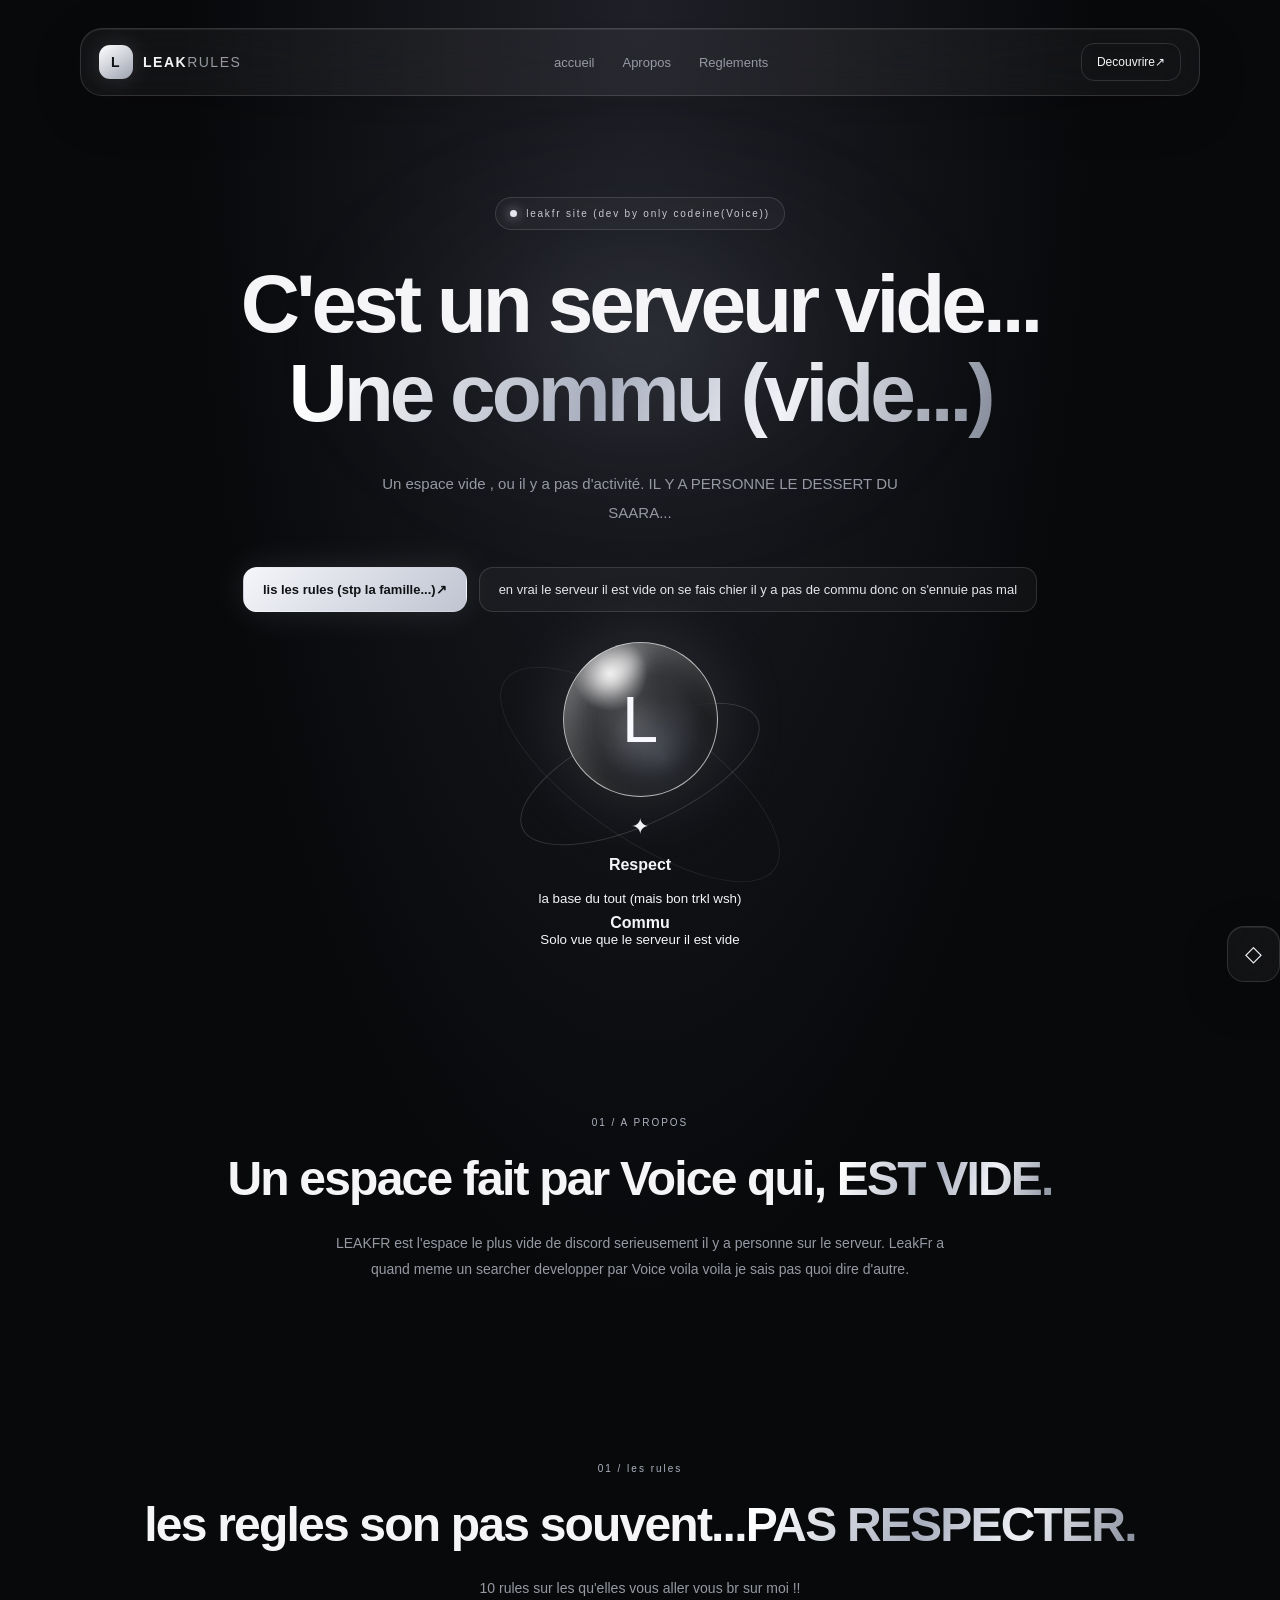
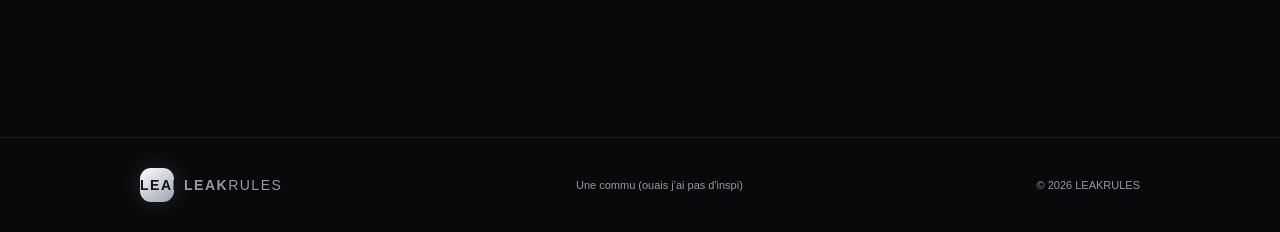
==== index.html @ 687b7320 "v1" ====
<!DOCTYPE html>
<html lang="fr">
<head>
    <meta charset="UTF-8">
    <meta name"viewport" content="width=device-width, initial-scale=1.0">
     

    <meta name="theme-color" content="#0809b">
    <meta name="description" content="Découvre LEAKFR, voici les regles de LEAKFR">


    <title>LEAKFR REGELEMENTS -- DEXTER && CODEINE, mes regles (ouais les miennes)</title>


    <link rel="stylesheet" href="style.css">
    <script src="script.js" defer></script>





    
</head>


<body>
    <canvas id="particles" aria-hidden="true"></canvas>

    <header class="navbar glass">
        <a class="brand" href="#acceuil" aria-label="LEAKFR ACCUEIL">
          <span class="brand-icon">L</span>
          <span>LEAK<span class="brand-light">RULES</span></span>   
        </a>
         
        

        <nav class="nav-links" aria-label="Nav Princ">
            <a href="#accueil">accueil</a>
            <a href="#apropos">Apropos</a>
            <a href="#reglement">Reglements</a>
        </nav>




         <a class="nav-button" href="#reglement">Decouvrire<span>↗</span></span></a>
    </header>

    <main>
        <section class="hero" id="accueil">
            <div class="hero-glow"></div>
            
            
            <div class="status-pill">
                <span class="status-dot"></span>
                leakfr site (dev by only codeine(Voice))
            </div>
             

            <h1>
                C'est un serveur vide...<br>
                <span class="gradient-text">Une commu (vide...)</span>
            </h1>

            <p class="hero-description">
                Un espace vide , ou il y a pas d'activité.
                IL Y A PERSONNE LE DESSERT DU SAARA...
            </p>

            <div class="hero-actions">
                <a class="button-primary" href="#reglement">
                    lis les rules (stp la famille...)<span>↗</span>
                </a>
                <a class="button-secondary" href="#apropos">
                    en vrai le serveur il est vide on se fais chier 
                    il y a pas de commu donc on s'ennuie pas mal
                </a>
            </div>

            <div class="hero-visual" aria-hidden="true">
                <div class="orbit orbit-one"></div>
                <div class="orbit orbit-two"></div>

                <div class="glass-orb">
                    <div class="orb-shine"></div>
                    <span>L</span>
                </div>

                <div classs="floating-card floating-card-left glass">
                    <span class="mini-icon">✦</span>
                </div>
                      <strong>Respect</strong>
                      <small>la base du tout (mais bon trkl wsh)</small>
            </div>
        </div>

        <div class="floating-card floating-card-right glass">
            <span class="mini-icon">◇</span>
        </div>
              <strong>Commu</strong>
              <small>Solo vue que le serveur il est vide</small>
        </div>
    </div>
</div>
</section>
         
<section class="intro-section" id="apropos">
    <div class="section-label">01 / A PROPOS</div>
    <h2>Un espace fait par Voice qui, <span class="gradient-text">EST VIDE.</span></h2>
    <p>
        LEAKFR est l'espace le plus vide de discord serieusement il y a personne
        sur le serveur. LeakFr a quand meme un searcher developper par Voice
        voila voila je sais pas quoi dire d'autre.
    </p>
</section>

<section class="rules-section" id="reglement">
    <div class="section-label">01 / les rules</div>
    <h2>les regles son pas souvent...<span class="gradient-text">PAS RESPECTER.</span></h2>
    <p class="section-description">
        10 rules sur les qu'elles vous aller vous br sur moi !!
    </p>

    <div class="rules-grid" id="rules-grid"></div>
    </section>
    </main>

    <footer class="footer">
        <a class="brand" href="#accueil">
            <span class="brand-icon">LEAKFR</span>
            <span>LEAK<span class="brand-light">RULES</span></span>
        </a>
        <p>Une commu (ouais j'ai pas d'inspi)</p>
        <span class="copyright">© 2026 LEAKRULES</span>
    </footer>
</body>
</html>





















































</html>
---- style.css ----
/* 1. Les variables du design */
:root {
    color-scheme: dark;

    --background: #08090b;
    --surface: rgba(255, 255, 255, 0.045);
    --border: rgba(255, 255, 255, 0.13);
    --text: #f5f5f7;
    --muted: #9699a3;
    --silver: #dce0e8;
}

/* 2. Base de la page */
* {
    box-sizing: border-box;
}

html {
    scroll-behavior: smooth;
    scroll-padding-top: 100px;
}

body {
    margin: 0;
    min-height: 100vh;
    overflow-x: hidden;
    background:
        radial-gradient(ellipse at 50% 0%, #202128 0%, transparent 50%),
        var(--background);
    color: var(--text);
    font-family: -apple-system, BlinkMacSystemFont, "Segoe UI",
        sans-serif;
}

a {
    color: inherit;
    text-decoration: none;
}

::selection {
    background: #dce0e8;
    color: #08090b;
}

/* 3. Le verre translucide */
.glass {
    background: rgba(255, 255, 255, 0.045);
    border: 1px solid var(--border);
    backdrop-filter: blur(24px);
    -webkit-backdrop-filter: blur(24px);
    box-shadow:
        inset 0 1px 0 rgba(255, 255, 255, 0.08),
        0 15px 50px rgba(0, 0, 0, 0.18);
}

/* 4. Navigation */
.navbar {
    position: sticky;
    top: 14px;
    z-index: 10;
    width: min(1120px, calc(100% - 40px));
    min-height: 68px;
    margin: 14px auto 0;
    padding: 12px 18px;
    border-radius: 22px;

    display: flex;
    align-items: center;
    justify-content: space-between;
    gap: 20px;
}

.brand {
    display: inline-flex;
    align-items: center;
    gap: 10px;
    font-size: 14px;
    font-weight: 800;
    letter-spacing: 1.5px;
}

.brand-icon {
    width: 34px;
    height: 34px;
    display: grid;
    place-items: center;
    border-radius: 11px;
    color: #111216;
    background: linear-gradient(145deg, #fff, #9da2b0);
    box-shadow: 0 0 25px rgba(220, 224, 232, 0.15);
}

.brand-light {
    color: #9699a3;
    font-weight: 500;
}

.nav-links {
    display: flex;
    gap: 28px;
    color: var(--muted);
    font-size: 13px;
}

.nav-links a,
.nav-button,
.button-primary,
.button-secondary {
    transition:
        color 220ms ease,
        background 220ms ease,
        border-color 220ms ease,
        transform 220ms ease;
}

.nav-links a:hover {
    color: white;
}

.nav-button {
    padding: 11px 15px;
    border: 1px solid var(--border);
    border-radius: 13px;
    font-size: 12px;
}

.nav-button:hover,
.button-secondary:hover {
    background: rgba(255, 255, 255, 0.1);
    transform: translateY(-2px);
}

/* 5. Landing page */
.hero {
    position: relative;
    min-height: 770px;
    padding: 115px 24px 80px;
    display: flex;
    align-items: center;
    flex-direction: column;
    text-align: center;
    isolation: isolate;
}

.hero-glow {
    position: absolute;
    z-index: -1;
    top: 30px;
    left: 50%;
    width: min(700px, 100%);
    height: 460px;
    transform: translateX(-50%);
    background: radial-gradient(
        ellipse,
        rgba(190, 198, 218, 0.12),
        rgba(120, 130, 160, 0.035) 40%,
        transparent 72%
    );
    filter: blur(25px);
    pointer-events: none;
}

.status-pill {
    display: inline-flex;
    align-items: center;
    gap: 9px;
    padding: 10px 14px;
    border: 1px solid var(--border);
    border-radius: 100px;
    background: rgba(255, 255, 255, 0.035);
    color: #c8cad2;
    font-size: 10px;
    letter-spacing: 1.8px;
}

.status-dot {
    width: 7px;
    height: 7px;
    border-radius: 50%;
    background: #e6e8ee;
    box-shadow: 0 0 12px rgba(230, 232, 238, 0.8);
    animation: pulse 2s infinite;
}

h1 {
    margin: 30px 0 18px;
    font-size: clamp(44px, 7vw, 82px);
    line-height: 1.08;
    letter-spacing: -4px;
    font-weight: 650;
}

.gradient-text {
    color: transparent;
    background: linear-gradient(
        110deg,
        #ffffff 5%,
        #a7adbd 45%,
        #f2f3f8 70%,
        #858b9a 100%
    );
    background-clip: text;
    -webkit-background-clip: text;
}

.hero-description {
    max-width: 550px;
    color: var(--muted);
    font-size: 15px;
    line-height: 1.9;
}

.hero-actions {
    display: flex;
    flex-wrap: wrap;
    justify-content: center;
    gap: 12px;
    margin-top: 25px;
}

.button-primary,
.button-secondary {
    padding: 14px 19px;
    border: 1px solid var(--border);
    border-radius: 14px;
    font-size: 13px;
}

.button-primary {
    background: linear-gradient(135deg, #f5f6fa, #bfc4d1);
    color: #111216;
    font-weight: 700;
    box-shadow: 0 0 35px rgba(220, 224, 232, 0.12);
}

.button-primary:hover {
    transform: translateY(-3px);
    box-shadow: 0 0 40px rgba(220, 224, 232, 0.24);
}

.button-secondary {
    background: rgba(255, 255, 255, 0.035);
    color: #e5e6ec;
}

/* 6. Sphère et éléments flottants */
.hero-visual {
    position: relative;
    display: grid;
    place-items: center;
    width: min(600px, 100%);
    height: 280px;
    margin-top: 22px;
}

.glass-orb {
    position: relative;
    width: 155px;
    height: 155px;
    display: grid;
    place-items: center;
    overflow: hidden;
    border: 1px solid rgba(255, 255, 255, 0.65);
    border-radius: 50%;
    background:
        radial-gradient(circle at 30% 20%,
            rgba(255, 255, 255, 0.85), transparent 23%),
        radial-gradient(circle at 65% 75%,
            rgba(145, 155, 180, 0.3), transparent 40%),
        linear-gradient(135deg,
            rgba(255, 255, 255, 0.25),
            rgba(255, 255, 255, 0.015));
    backdrop-filter: blur(18px);
    box-shadow:
        inset -15px -18px 35px rgba(0, 0, 0, 0.4),
        inset 8px 8px 25px rgba(255, 255, 255, 0.25),
        0 0 75px rgba(205, 213, 235, 0.15);
    animation: float 6s ease-in-out infinite;
}

.glass-orb span {
    font-size: 65px;
    font-weight: 300;
    color: #f8f9ff;
    text-shadow: 0 0 30px rgba(255, 255, 255, 0.7);
}

.orb-shine {
    position: absolute;
    top: 12%;
    left: 18%;
    width: 35%;
    height: 12%;
    border-radius: 50%;
    background: rgba(255, 255, 255, 0.8);
    filter: blur(10px);
    transform: rotate(-35deg);
}

.orbit {
    position: absolute;
    width: 260px;
    height: 100px;
    border: 1px solid rgba(255, 255, 255, 0.15);
    border-radius: 50%;
    transform: rotate(-25deg);
}

.orbit-two {
    width: 330px;
    height: 125px;
    transform: rotate(35deg);
    border-color: rgba(255, 255, 255, 0.08);
}

.floating-card {
    position: absolute;
    display: flex;
    align-items: center;
    gap: 12px;
    padding: 14px 17px;
    border-radius: 17px;
    text-align: left;
    animation: float 5s ease-in-out infinite;
}

.floating-card-left {
    left: 0;
    top: 70px;
}

.floating-card-right {
    right: 0;
    bottom: 45px;
    animation-delay: -2s;
}

.mini-icon {
    font-size: 22px;
    color: #f1f2f7;
}

.floating-card strong,
.floating-card small {
    display: block;
}

.floating-card strong {
    font-size: 12px;
}

.floating-card small {
    margin-top: 5px;
    color: var(--muted);
    font-size: 10px;
}

/* 7. Les autres sections */
.intro-section,
.rules-section {
    width: min(1000px, calc(100% - 40px));
    margin: 0 auto;
    padding: 90px 0;
}

.intro-section {
    text-align: center;
}

.section-label {
    margin-bottom: 22px;
    color: #aeb3c1;
    font-size: 10px;
    letter-spacing: 2px;
}

h2 {
    margin: 0;
    font-size: clamp(30px, 5vw, 48px);
    line-height: 1.2;
    letter-spacing: -1.8px;
}

.intro-section p,
.section-description {
    max-width: 610px;
    margin: 22px auto 0;
    color: var(--muted);
    font-size: 14px;
    line-height: 1.9;
}

.rules-section {
    text-align: center;
}

.rules-grid {
    display: grid;
    grid-template-columns: repeat(2, minmax(0, 1fr));
    gap: 15px;
    margin-top: 45px;
    text-align: left;
}

.rule-card {
    padding: 23px;
    border: 1px solid var(--border);
    border-radius: 20px;
    background: var(--surface);
    backdrop-filter: blur(18px);
    transition:
        transform 250ms ease,
        border-color 250ms ease,
        background 250ms ease;
}

.rule-card:hover {
    transform: translateY(-5px);
    border-color: rgba(255, 255, 255, 0.3);
    background: rgba(255, 255, 255, 0.07);
}

.rule-number {
    color: #aeb3c1;
    font-size: 11px;
    letter-spacing: 1px;
}

.rule-card h3 {
    margin: 15px 0 8px;
    font-size: 17px;
}

.rule-card p {
    margin: 0;
    color: var(--muted);
    font-size: 13px;
    line-height: 1.8;
}

.footer {
    display: flex;
    align-items: center;
    justify-content: space-between;
    gap: 20px;
    flex-wrap: wrap;
    padding: 30px max(24px, calc((100% - 1000px) / 2));
    border-top: 1px solid rgba(255, 255, 255, 0.08);
    color: var(--muted);
    font-size: 11px;
}

.footer p {
    margin: 0;
}

/* 8. Animations CSS */
@keyframes float {
    0%, 100% {
        transform: translateY(0);
    }
    50% {
        transform: translateY(-12px);
    }
}

@keyframes pulse {
    0%, 100% {
        opacity: 1;
        box-shadow: 0 0 12px rgba(230, 232, 238, 0.8);
    }
    50% {
        opacity: 0.45;
        box-shadow: 0 0 4px rgba(230, 232, 238, 0.3);
    }
}

/* 9. Adaptation aux téléphones */
@media (max-width: 650px) {
    .navbar {
        width: calc(100% - 24px);
        padding: 10px 12px;
    }

    .nav-links {
        display: none;
    }

    .hero {
        min-height: auto;
        padding-top: 100px;
    }

    h1 {
        letter-spacing: -2px;
    }

    .hero-visual {
        height: 250px;
    }

    .glass-orb {
        width: 125px;
        height: 125px;
    }

    .glass-orb span {
        font-size: 52px;
    }

    .floating-card {
        padding: 10px;
    }

    .floating-card-left {
        left: 0;
    }

    .floating-card-right {
        right: 0;
    }

    .rules-grid {
        grid-template-columns: 1fr;
    }

    .intro-section,
    .rules-section {
        padding: 65px 0;
    }

    .footer {
        flex-direction: column;
        align-items: flex-start;
    }
}

/* 10. Respect des préférences d'accessibilité */
@media (prefers-reduced-motion: reduce) {
    *,
    *::before,
    *::after {
        animation-duration: 0.01ms !important;
        animation-iteration-count: 1 !important;
        scroll-behavior: auto !important;
        transition-duration: 0.01ms !important;
    }
}
#particles {
    position: fixed;
    inset: 0;
    z-index: 0;
    pointer-events: none;
}

.navbar,
main,
.footer {
    position: relative;
    z-index: 1;
}
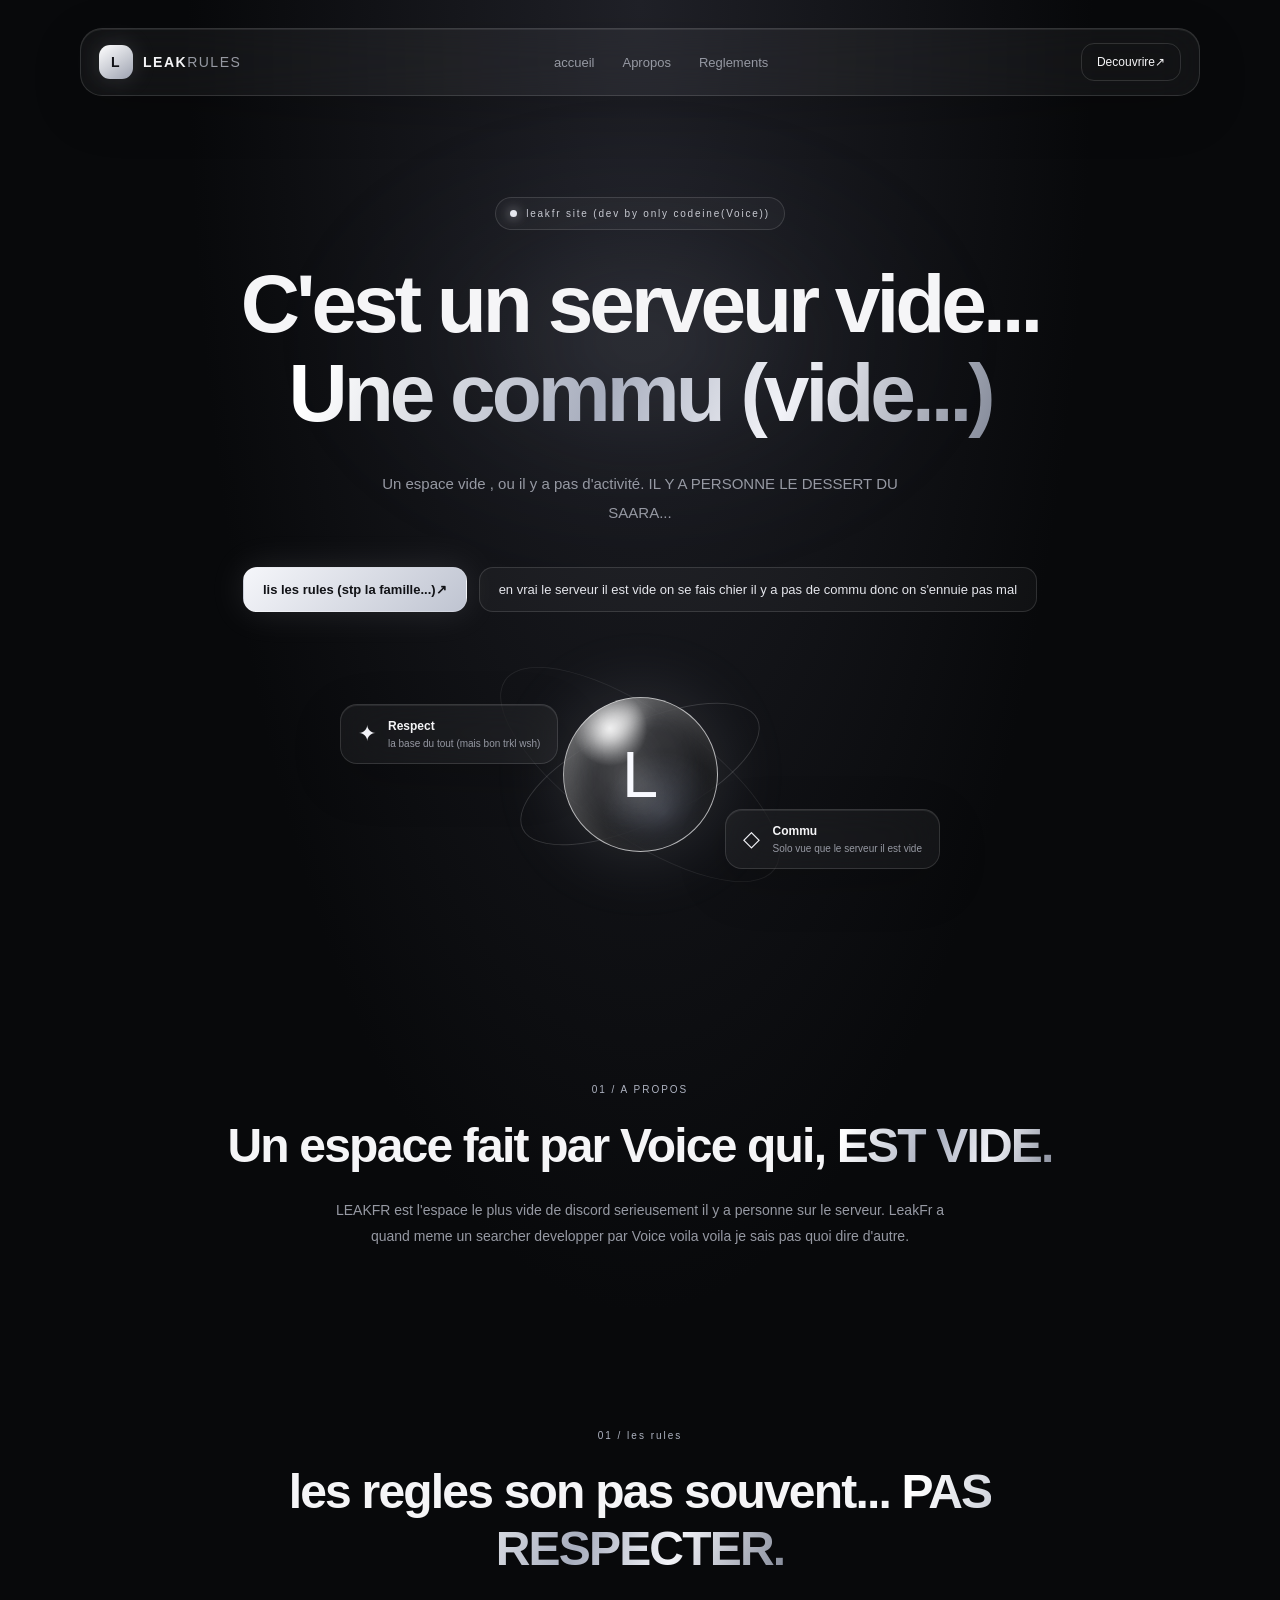
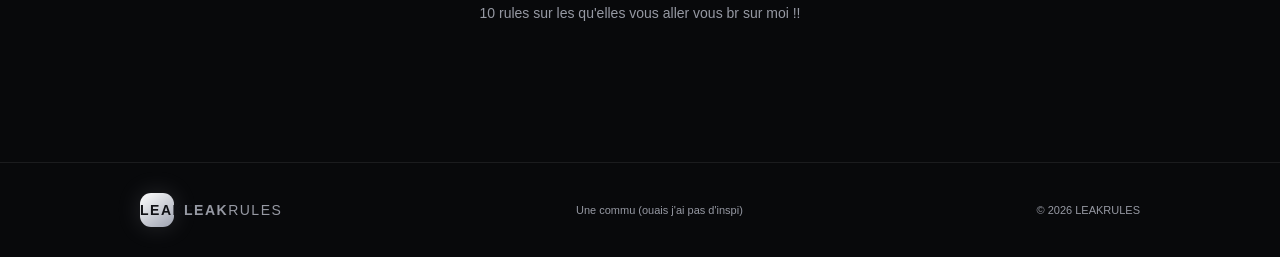
==== commit 661a1f50: "correction html" ====
--- a/index.html
+++ b/index.html
@@ -1,38 +1,27 @@
+
 <!DOCTYPE html>
 <html lang="fr">
 <head>
     <meta charset="UTF-8">
-    <meta name"viewport" content="width=device-width, initial-scale=1.0">
-     
+    <meta name="viewport" content="width=device-width, initial-scale=1.0">
 
-    <meta name="theme-color" content="#0809b">
+    <meta name="theme-color" content="#08090b">
     <meta name="description" content="Découvre LEAKFR, voici les regles de LEAKFR">
-
 
     <title>LEAKFR REGELEMENTS -- DEXTER && CODEINE, mes regles (ouais les miennes)</title>
 
-
     <link rel="stylesheet" href="style.css">
     <script src="script.js" defer></script>
-
-
-
-
-
-    
 </head>
-
 
 <body>
     <canvas id="particles" aria-hidden="true"></canvas>
 
     <header class="navbar glass">
-        <a class="brand" href="#acceuil" aria-label="LEAKFR ACCUEIL">
-          <span class="brand-icon">L</span>
-          <span>LEAK<span class="brand-light">RULES</span></span>   
+        <a class="brand" href="#accueil" aria-label="LEAKFR ACCUEIL">
+            <span class="brand-icon">L</span>
+            <span>LEAK<span class="brand-light">RULES</span></span>
         </a>
-         
-        
 
         <nav class="nav-links" aria-label="Nav Princ">
             <a href="#accueil">accueil</a>
@@ -40,22 +29,19 @@
             <a href="#reglement">Reglements</a>
         </nav>
 
-
-
-
-         <a class="nav-button" href="#reglement">Decouvrire<span>↗</span></span></a>
+        <a class="nav-button" href="#reglement">
+            Decouvrire<span>↗</span>
+        </a>
     </header>
 
     <main>
         <section class="hero" id="accueil">
             <div class="hero-glow"></div>
-            
-            
+
             <div class="status-pill">
                 <span class="status-dot"></span>
                 leakfr site (dev by only codeine(Voice))
             </div>
-             
 
             <h1>
                 C'est un serveur vide...<br>
@@ -71,8 +57,9 @@
                 <a class="button-primary" href="#reglement">
                     lis les rules (stp la famille...)<span>↗</span>
                 </a>
+
                 <a class="button-secondary" href="#apropos">
-                    en vrai le serveur il est vide on se fais chier 
+                    en vrai le serveur il est vide on se fais chier
                     il y a pas de commu donc on s'ennuie pas mal
                 </a>
             </div>
@@ -86,43 +73,53 @@
                     <span>L</span>
                 </div>
 
-                <div classs="floating-card floating-card-left glass">
+                <div class="floating-card floating-card-left glass">
                     <span class="mini-icon">✦</span>
+                    <div>
+                        <strong>Respect</strong>
+                        <small>la base du tout (mais bon trkl wsh)</small>
+                    </div>
                 </div>
-                      <strong>Respect</strong>
-                      <small>la base du tout (mais bon trkl wsh)</small>
+
+                <div class="floating-card floating-card-right glass">
+                    <span class="mini-icon">◇</span>
+                    <div>
+                        <strong>Commu</strong>
+                        <small>Solo vue que le serveur il est vide</small>
+                    </div>
+                </div>
             </div>
-        </div>
+        </section>
 
-        <div class="floating-card floating-card-right glass">
-            <span class="mini-icon">◇</span>
-        </div>
-              <strong>Commu</strong>
-              <small>Solo vue que le serveur il est vide</small>
-        </div>
-    </div>
-</div>
-</section>
-         
-<section class="intro-section" id="apropos">
-    <div class="section-label">01 / A PROPOS</div>
-    <h2>Un espace fait par Voice qui, <span class="gradient-text">EST VIDE.</span></h2>
-    <p>
-        LEAKFR est l'espace le plus vide de discord serieusement il y a personne
-        sur le serveur. LeakFr a quand meme un searcher developper par Voice
-        voila voila je sais pas quoi dire d'autre.
-    </p>
-</section>
+        <section class="intro-section" id="apropos">
+            <div class="section-label">01 / A PROPOS</div>
 
-<section class="rules-section" id="reglement">
-    <div class="section-label">01 / les rules</div>
-    <h2>les regles son pas souvent...<span class="gradient-text">PAS RESPECTER.</span></h2>
-    <p class="section-description">
-        10 rules sur les qu'elles vous aller vous br sur moi !!
-    </p>
+            <h2>
+                Un espace fait par Voice qui,
+                <span class="gradient-text">EST VIDE.</span>
+            </h2>
 
-    <div class="rules-grid" id="rules-grid"></div>
-    </section>
+            <p>
+                LEAKFR est l'espace le plus vide de discord serieusement il y a personne
+                sur le serveur. LeakFr a quand meme un searcher developper par Voice
+                voila voila je sais pas quoi dire d'autre.
+            </p>
+        </section>
+
+        <section class="rules-section" id="reglement">
+            <div class="section-label">01 / les rules</div>
+
+            <h2>
+                les regles son pas souvent...
+                <span class="gradient-text">PAS RESPECTER.</span>
+            </h2>
+
+            <p class="section-description">
+                10 rules sur les qu'elles vous aller vous br sur moi !!
+            </p>
+
+            <div class="rules-grid" id="rules-grid"></div>
+        </section>
     </main>
 
     <footer class="footer">
@@ -130,62 +127,9 @@
             <span class="brand-icon">LEAKFR</span>
             <span>LEAK<span class="brand-light">RULES</span></span>
         </a>
+
         <p>Une commu (ouais j'ai pas d'inspi)</p>
         <span class="copyright">© 2026 LEAKRULES</span>
     </footer>
 </body>
 </html>
-
-
-
-
-
-
-
-
-
-
-
-
-
-
-
-
-
-
-
-
-
-
-
-
-
-
-
-
-
-
-
-
-
-
-
-
-
-
-
-
-
-
-
-
-
-
-
-
-
-
-
-
-
-</html>
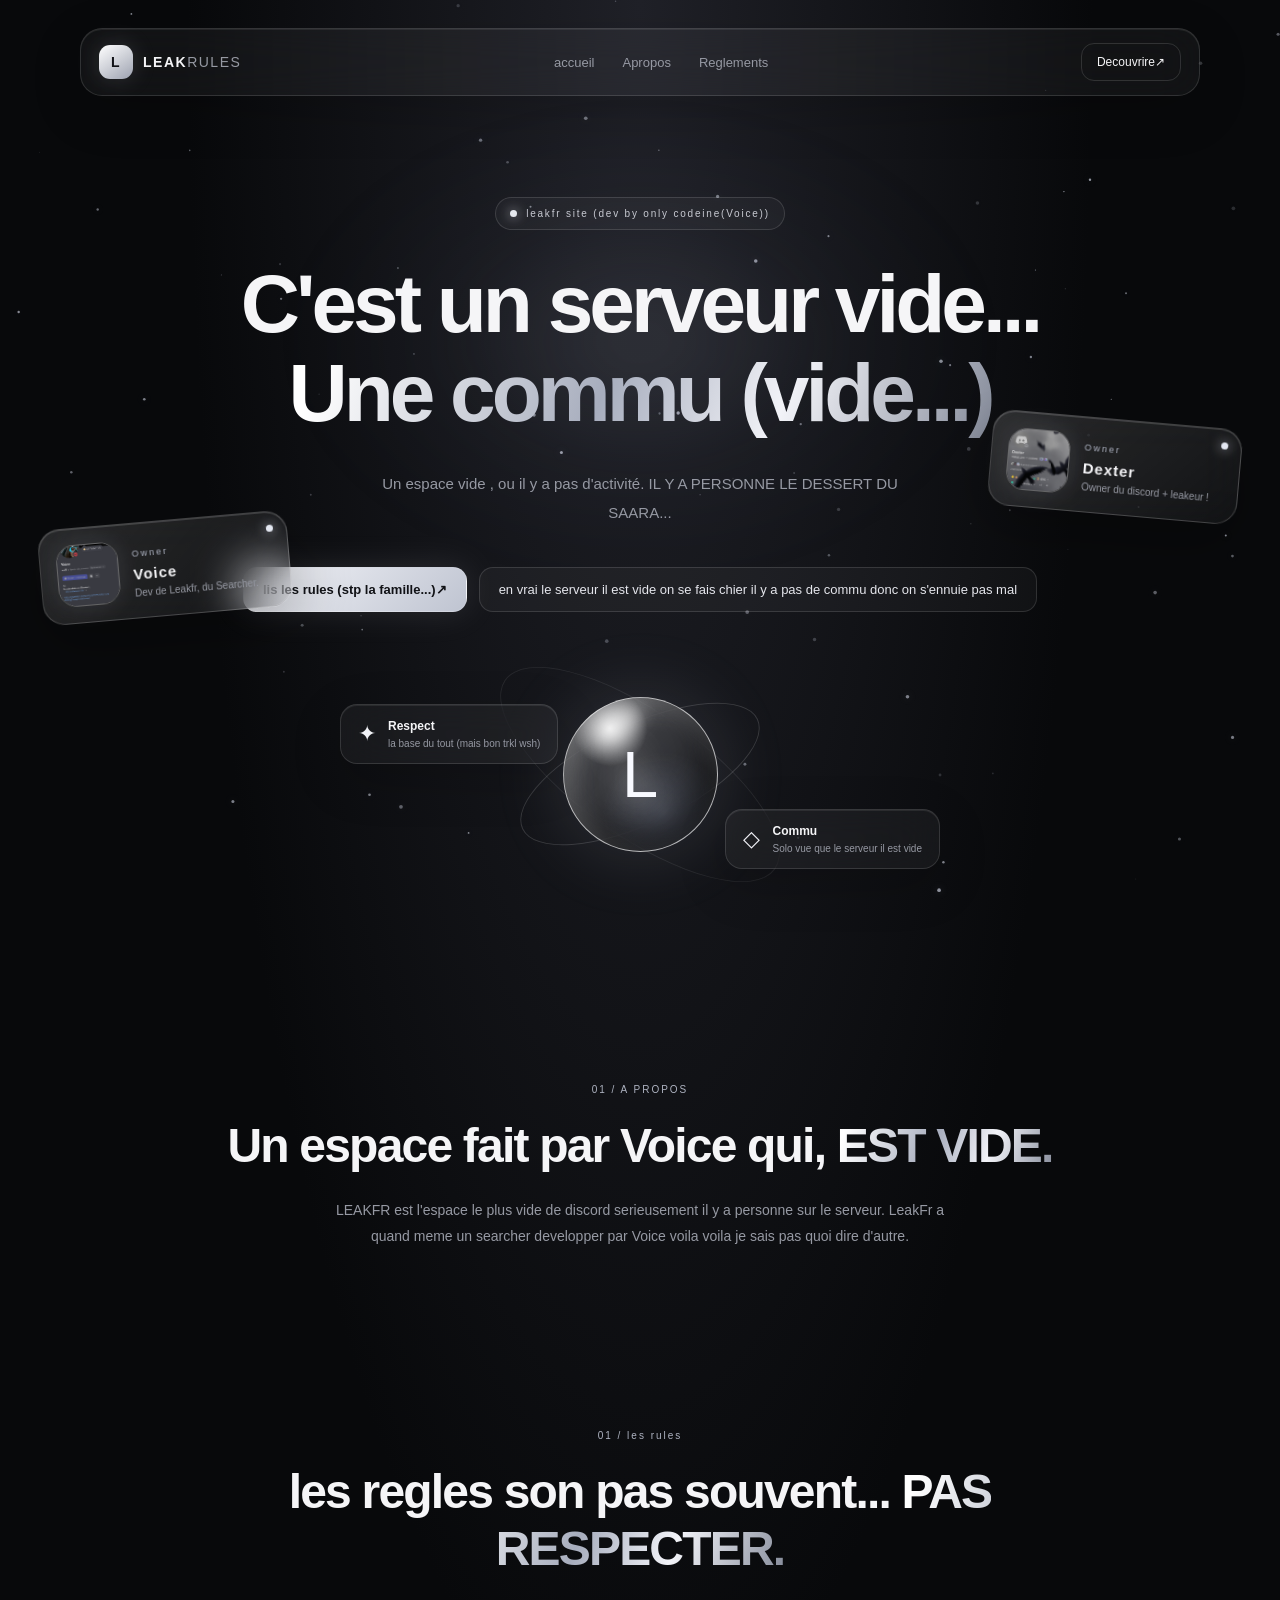
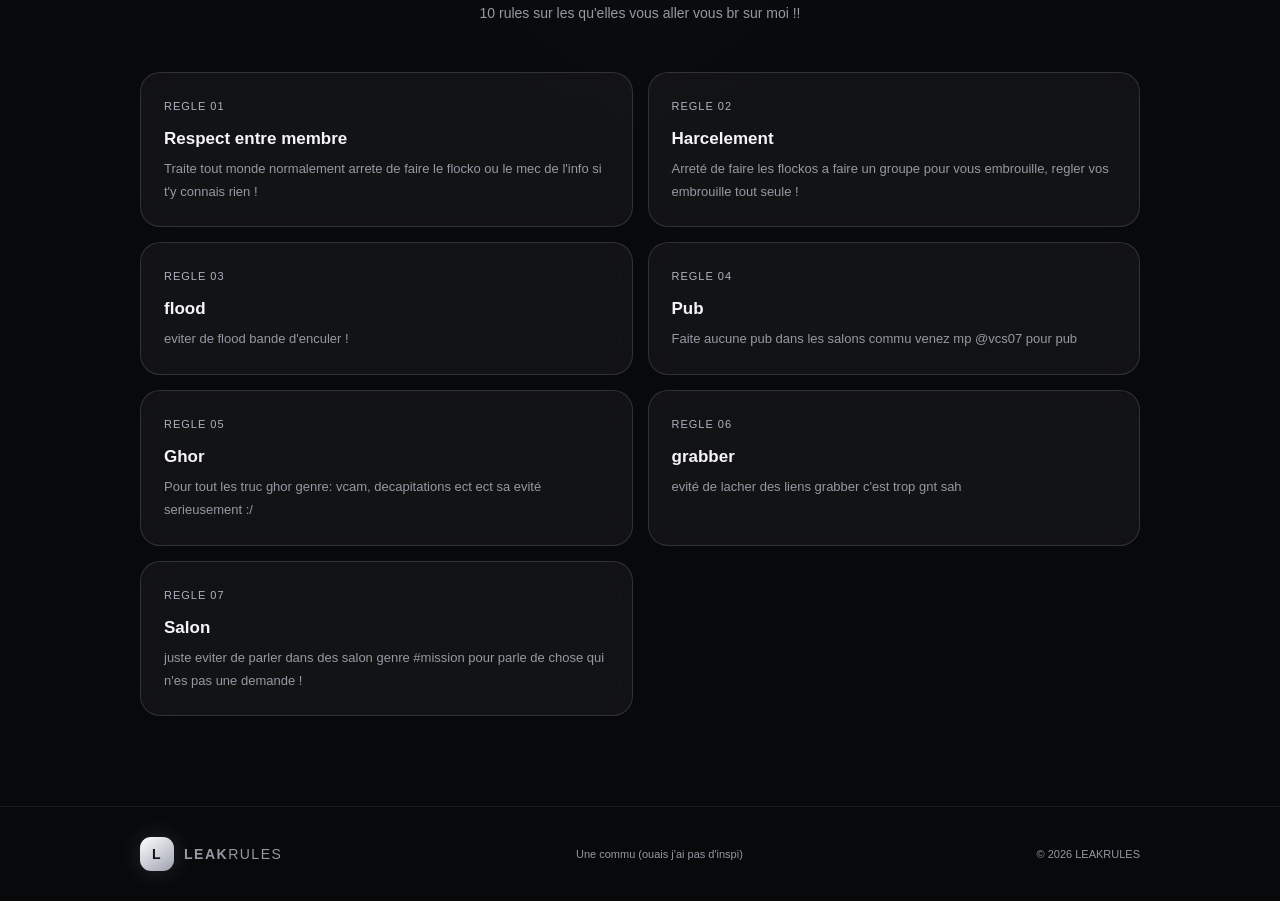
==== commit 1918cc95: "ajouts des cards de profils" ====
--- a/index.html
+++ b/index.html
@@ -63,6 +63,30 @@
                     il y a pas de commu donc on s'ennuie pas mal
                 </a>
             </div>
+            <div class="creator-card creator-voice">
+                <img src="images/voice.png" alt="mon profils discord">
+                <div class="creator-info">
+                    <span class="creator-role">Owner</span>
+                    <h3>Voice</h3>
+                    <p>Dev de Leakfr, du Searcher.</p>
+                </div>
+                <span class="creator-status"></span>
+            </div>
+
+            <div class="creator-card creator-dexter">
+                <img src="images/dexter.png">
+                <div class="creator-info">
+                    <span class="creator-role">Owner</span>
+                    <h3>Dexter</h3>
+                    <p>Owner  du discord + leakeur !</p>
+                </div>
+                <span class="creator-status"></span>
+            </div>
+
+
+
+
+
 
             <div class="hero-visual" aria-hidden="true">
                 <div class="orbit orbit-one"></div>
@@ -124,7 +148,7 @@
 
     <footer class="footer">
         <a class="brand" href="#accueil">
-            <span class="brand-icon">LEAKFR</span>
+            <span class="brand-icon">L</span>
             <span>LEAK<span class="brand-light">RULES</span></span>
         </a>
 
--- a/style.css
+++ b/style.css
@@ -559,4 +559,129 @@
 .footer {
     position: relative;
     z-index: 1;
-}+}
+
+
+.creator-card {
+    position: absolute;
+    z-index: 2;
+    display: flex;
+    align-items: center;
+    gap: 14px;
+    width: 250px;
+    padding: 16px;
+    border: 1px solid rgba(255, 255, 255, 0.18);
+    border-radius: 22px;
+    background: linear-gradient(
+        135deg,
+        rgba(255, 255, 255, 0.13),
+        rgba(255, 255, 255, 0.035)
+    );
+    backdrop-filter: blur(24px);
+    -webkit-backdrop-filter: blur(24px);
+    box-shadow:
+        inset 0 1px 0 rgba(255, 255, 255, 0.15),
+        0 20px 60px rgba(0, 0, 0, 0.3);
+    text-align: left;
+    transition: border-color 250ms ease, background 250ms ease;
+    animation: creator-float 6s ease-in-out infinite;
+}
+
+.creator-card:hover {
+    border-color: rgba(255, 255, 255, 0.45);
+    background: rgba(255, 255, 255, 0.12);
+}
+
+.creator-voice {
+    top: 48%;
+    left: max(24px, calc((100% - 1200px) / 2));
+    transform: rotate(-5deg);
+}
+
+.creator-dexter {
+    top: 37%;
+    right: max(24px, calc((100% - 1200px) / 2));
+    transform: rotate(5deg);
+    animation-delay: -3s;
+}
+
+.creator-card img {
+    width: 62px;
+    height: 62px;
+    flex-shrink: 0;
+    border: 1px solid rgba(255, 255, 255, 0.3);
+    border-radius: 18px;
+    object-fit: cover;
+    box-shadow: 0 0 25px rgba(220, 224, 232, 0.12);
+}
+
+.creator-role {
+    color: #aeb3c1;
+    font-size: 9px;
+    letter-spacing: 2px;
+}
+
+.creator-info h3 {
+    margin: 5px 0;
+    font-size: 15px;
+    letter-spacing: 1px;
+}
+
+.creator-info p {
+    margin: 0;
+    color: var(--muted);
+    font-size: 10px;
+}
+
+.creator-status {
+    position: absolute;
+    top: 13px;
+    right: 13px;
+    width: 7px;
+    height: 7px;
+    border-radius: 50%;
+    background: #e4e8f2;
+    box-shadow: 0 0 12px rgba(228, 232, 242, 0.8);
+}
+
+@keyframes creator-float {
+    0%, 100% {
+        translate: 0 0;
+    }
+    50% {
+        translate: 0 -10px;
+    }
+}
+
+@media (max-width: 1050px) {
+    .creator-card {
+        width: 210px;
+        padding: 12px;
+        gap: 10px;
+    }
+
+    .creator-card img {
+        width: 48px;
+        height: 48px;
+    }
+}
+
+@media (max-width: 650px) {
+    .creator-card {
+        position: relative;
+        top: auto;
+        right: auto;
+        left: auto;
+        width: min(280px, calc(100% - 40px));
+        margin: 0 auto 16px;
+    }
+
+    .creator-voice {
+        transform: rotate(-2deg);
+    }
+
+    .creator-dexter {
+        transform: rotate(2deg);
+        animation-delay: -3s;
+    }
+}
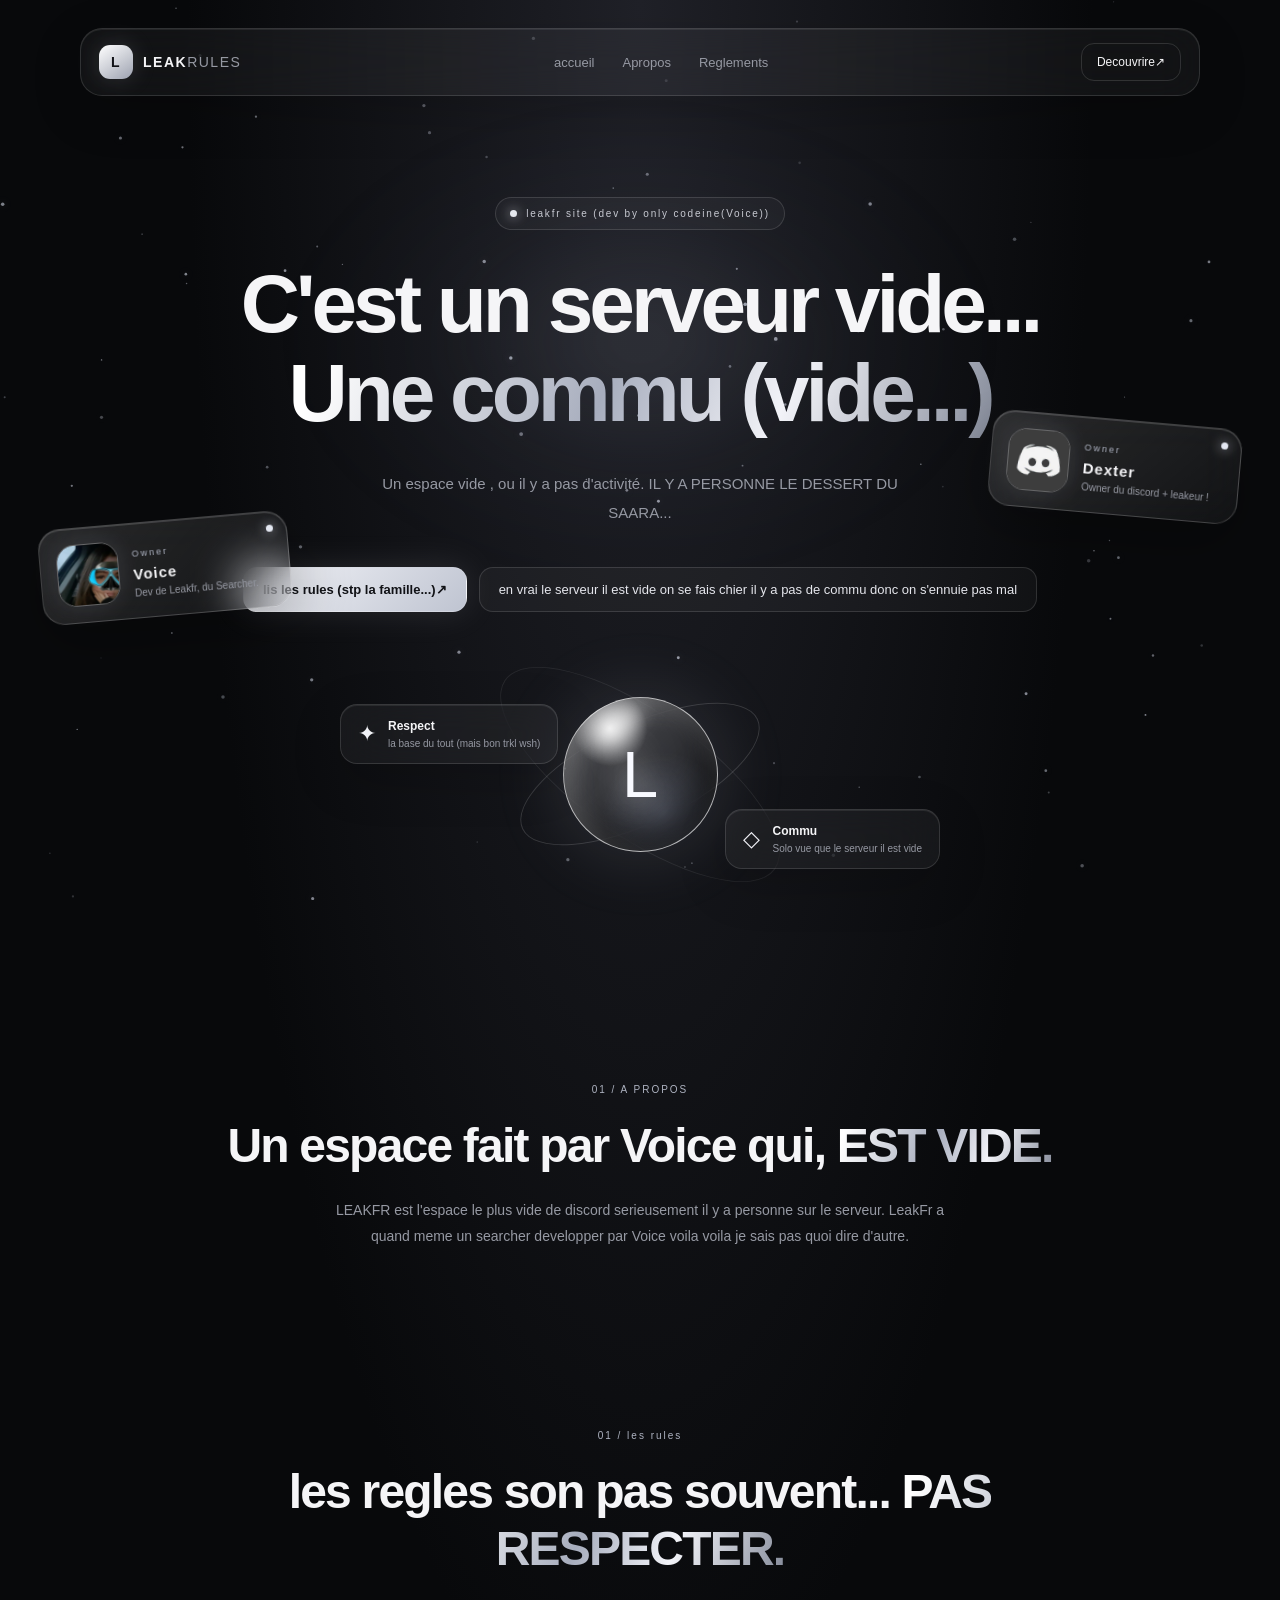
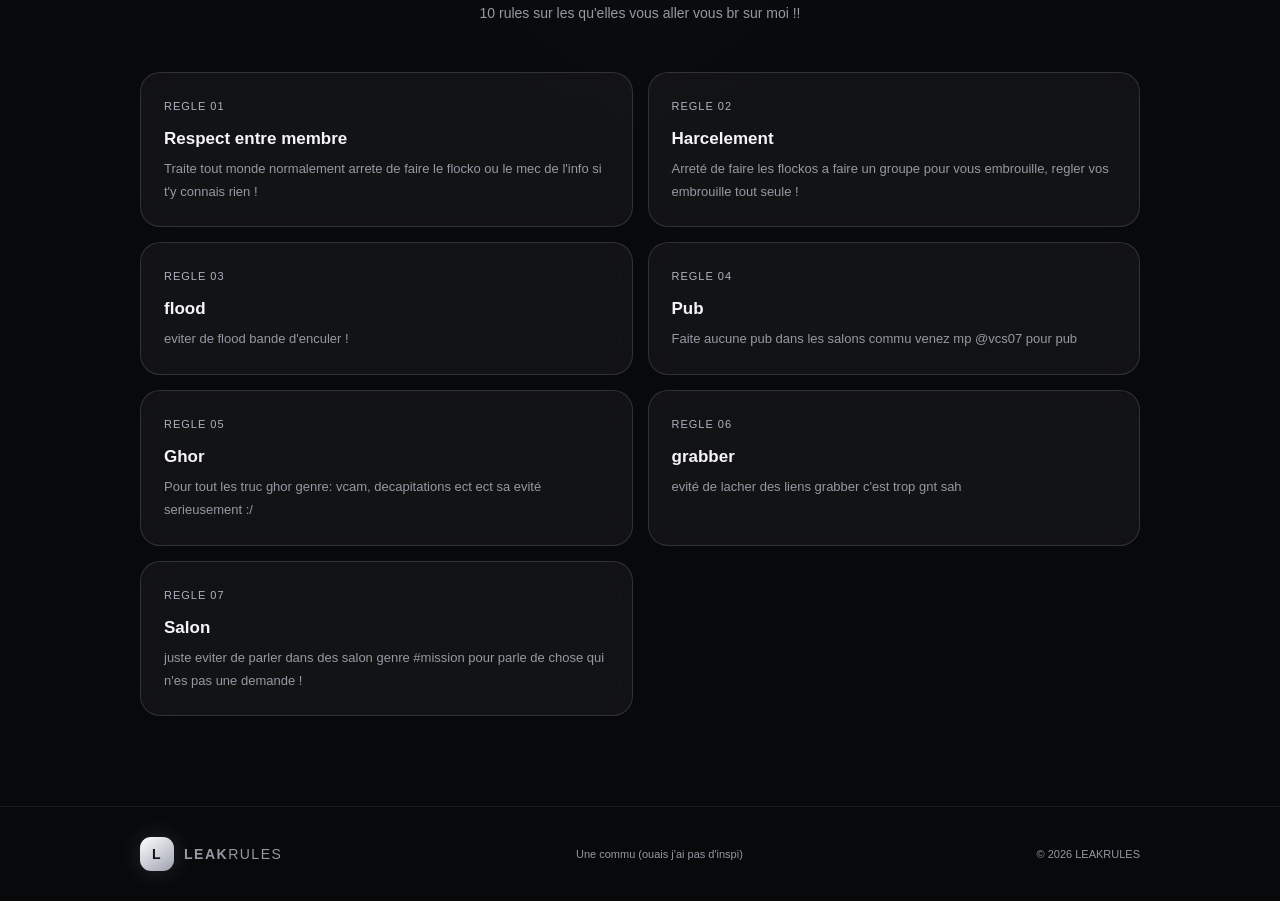
==== commit 7fb51d74: "je sais pas..." ====
--- a/index.html
+++ b/index.html
@@ -7,7 +7,7 @@
 
     <meta name="theme-color" content="#08090b">
     <meta name="description" content="Découvre LEAKFR, voici les regles de LEAKFR">
-
+    <icon src="images/voice.png"></icon>
     <title>LEAKFR REGELEMENTS -- DEXTER && CODEINE, mes regles (ouais les miennes)</title>
 
     <link rel="stylesheet" href="style.css">
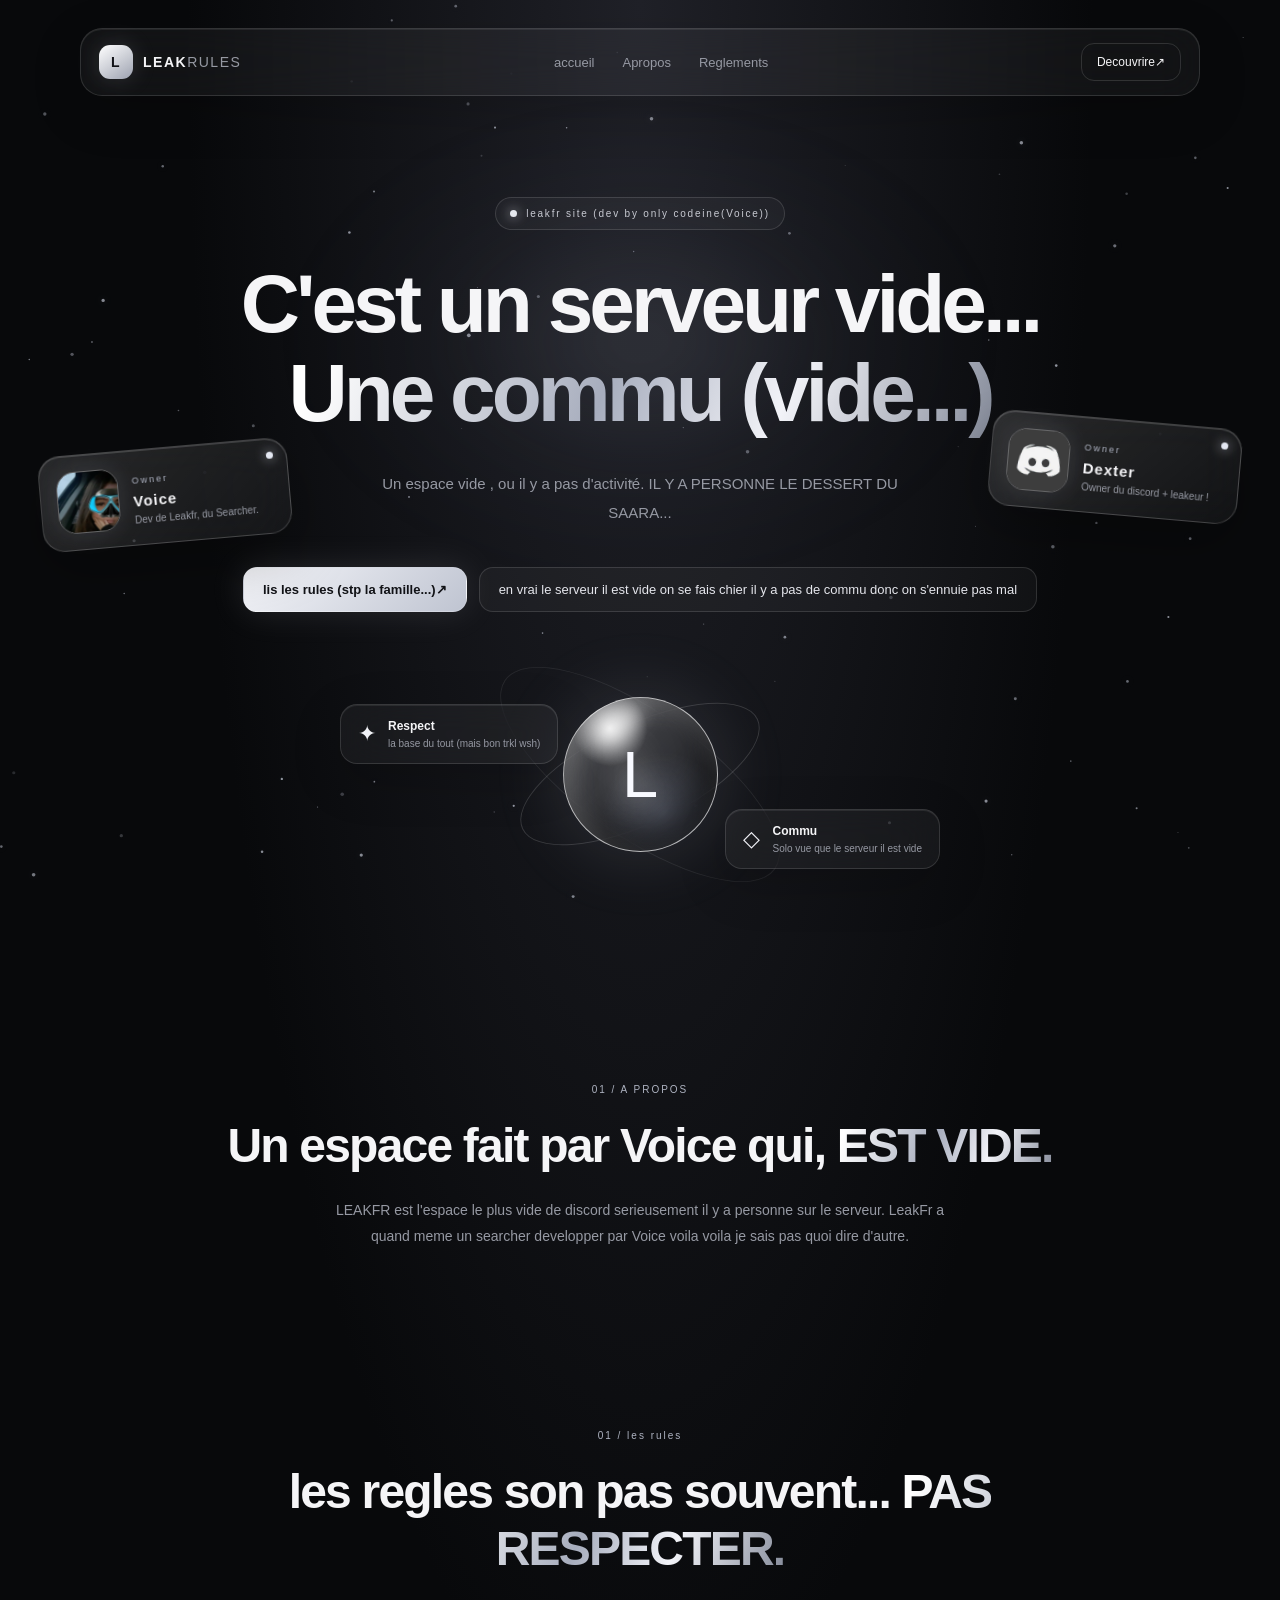
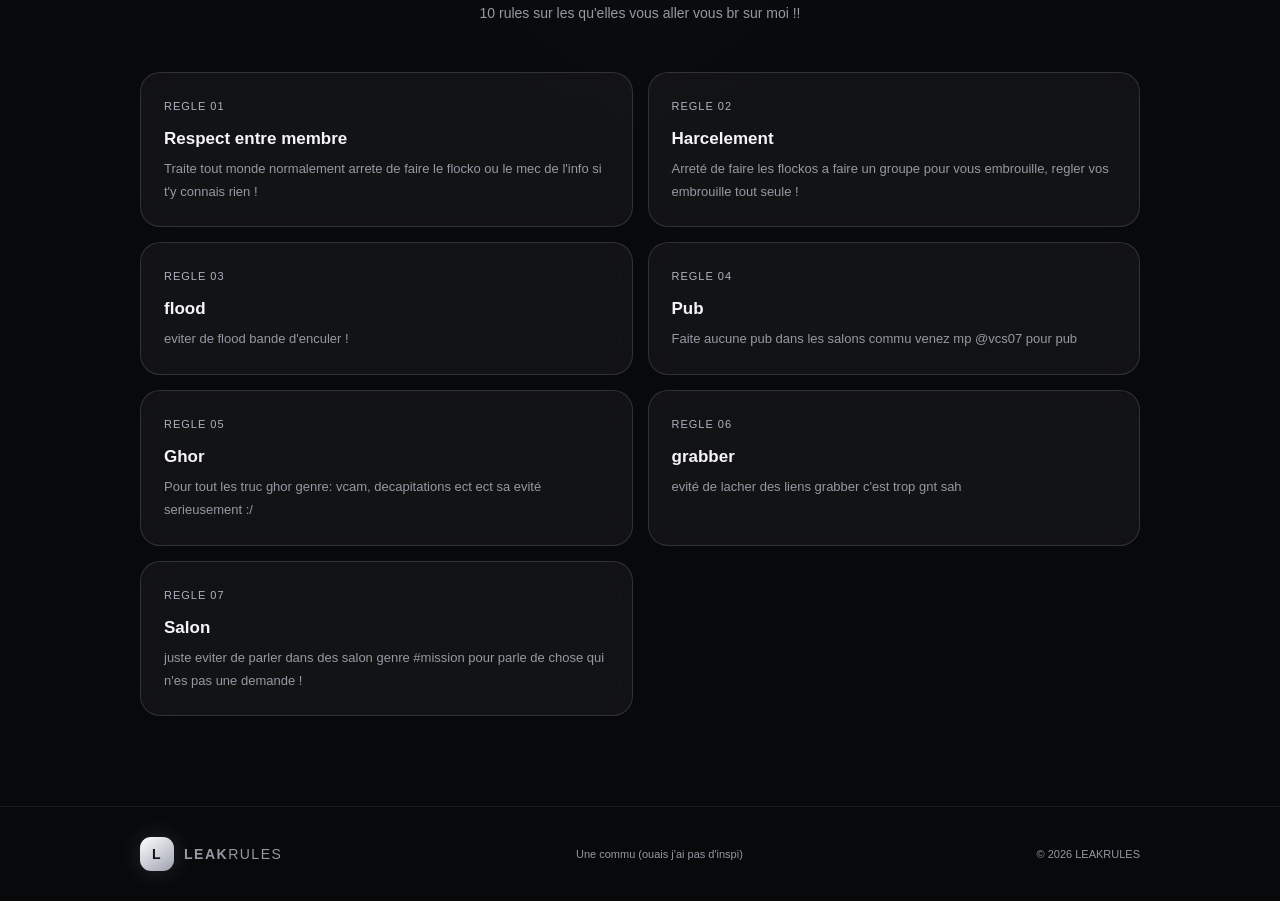
==== commit f2f71376: "card voice remonté a 40%" ====
--- a/index.html
+++ b/index.html
@@ -7,7 +7,6 @@
 
     <meta name="theme-color" content="#08090b">
     <meta name="description" content="Découvre LEAKFR, voici les regles de LEAKFR">
-    <icon src="images/voice.png"></icon>
     <title>LEAKFR REGELEMENTS -- DEXTER && CODEINE, mes regles (ouais les miennes)</title>
 
     <link rel="stylesheet" href="style.css">
--- a/style.css
+++ b/style.css
@@ -593,7 +593,7 @@
 }
 
 .creator-voice {
-    top: 48%;
+    top: 40%;
     left: max(24px, calc((100% - 1200px) / 2));
     transform: rotate(-5deg);
 }
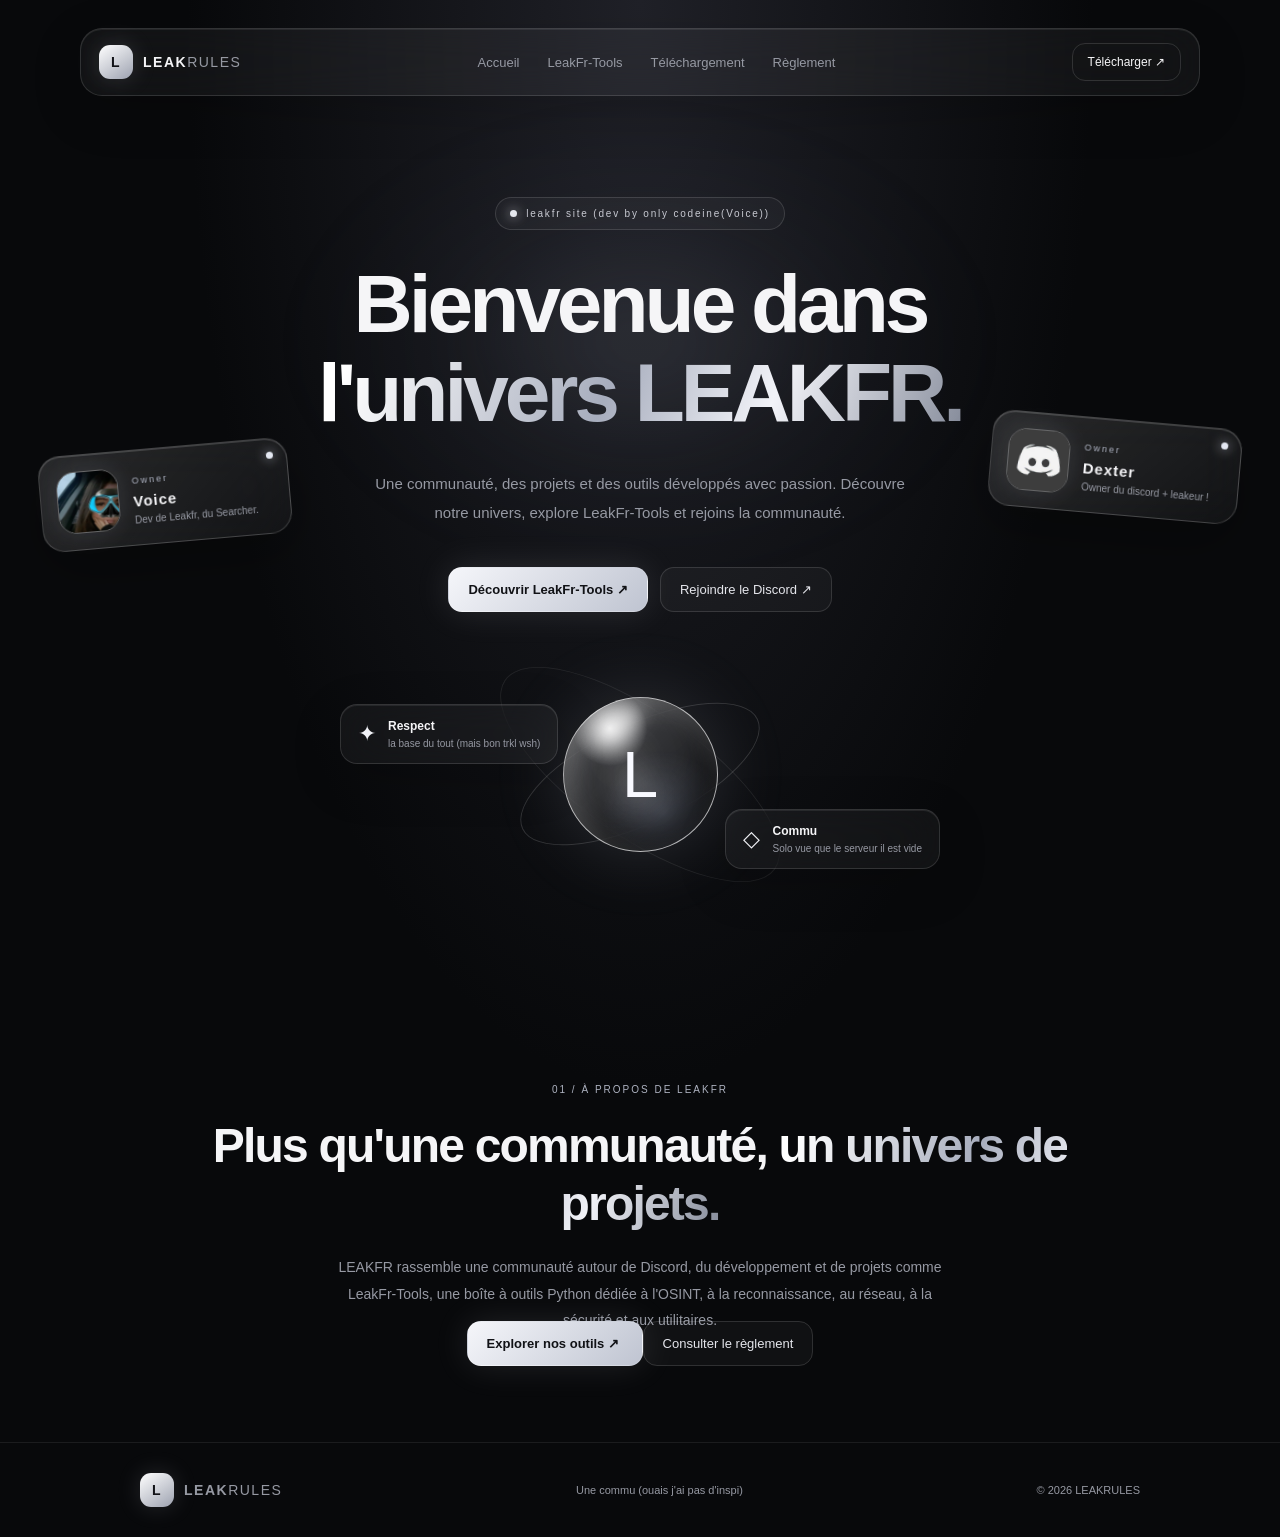
==== commit 5209d90d: "refonte total" ====
--- a/index.html
+++ b/index.html
@@ -6,8 +6,8 @@
     <meta name="viewport" content="width=device-width, initial-scale=1.0">
 
     <meta name="theme-color" content="#08090b">
-    <meta name="description" content="Découvre LEAKFR, voici les regles de LEAKFR">
-    <title>LEAKFR REGELEMENTS -- DEXTER && CODEINE, mes regles (ouais les miennes)</title>
+    <meta name="description" content="Découvre LEAKFR, sa communauté Discord et LeakFr-Tools, sa boîte à outils Python.">
+<title>LEAKFR — Communauté & projets</title>
 
     <link rel="stylesheet" href="style.css">
     <script src="script.js" defer></script>
@@ -22,15 +22,18 @@
             <span>LEAK<span class="brand-light">RULES</span></span>
         </a>
 
-        <nav class="nav-links" aria-label="Nav Princ">
-            <a href="#accueil">accueil</a>
-            <a href="#apropos">Apropos</a>
-            <a href="#reglement">Reglements</a>
-        </nav>
+<nav class="nav-links" aria-label="Navigation principale">
+    <a href="index.html" aria-current="page">Accueil</a>
+    <a href="tools.html">LeakFr-Tools</a>
+    <a href="download.html">Téléchargement</a>
+    <a href="rules.html">Règlement</a>
+</nav>
 
-        <a class="nav-button" href="#reglement">
-            Decouvrire<span>↗</span>
-        </a>
+<a class="nav-button" href="download.html">
+    Télécharger <span>↗</span>
+</a>
+
+
     </header>
 
     <main>
@@ -42,26 +45,31 @@
                 leakfr site (dev by only codeine(Voice))
             </div>
 
-            <h1>
-                C'est un serveur vide...<br>
-                <span class="gradient-text">Une commu (vide...)</span>
-            </h1>
+<h1>
+    Bienvenue dans<br>
+    <span class="gradient-text">l'univers LEAKFR.</span>
+</h1>
 
-            <p class="hero-description">
-                Un espace vide , ou il y a pas d'activité.
-                IL Y A PERSONNE LE DESSERT DU SAARA...
-            </p>
+<p class="hero-description">
+    Une communauté, des projets et des outils développés avec passion.
+    Découvre notre univers, explore LeakFr-Tools et rejoins la communauté.
+</p>
 
-            <div class="hero-actions">
-                <a class="button-primary" href="#reglement">
-                    lis les rules (stp la famille...)<span>↗</span>
-                </a>
+<div class="hero-actions">
+    <a class="button-primary" href="tools.html">
+        Découvrir LeakFr-Tools <span>↗</span>
+    </a>
 
-                <a class="button-secondary" href="#apropos">
-                    en vrai le serveur il est vide on se fais chier
-                    il y a pas de commu donc on s'ennuie pas mal
-                </a>
-            </div>
+    <a
+        class="button-secondary"
+        href="https://discord.gg/nkZuZ7cAa"
+        target="_blank"
+        rel="noopener noreferrer"
+    >
+        Rejoindre le Discord ↗
+    </a>
+</div>
+
             <div class="creator-card creator-voice">
                 <img src="images/voice.png" alt="mon profils discord">
                 <div class="creator-info">
@@ -114,35 +122,33 @@
             </div>
         </section>
 
-        <section class="intro-section" id="apropos">
-            <div class="section-label">01 / A PROPOS</div>
+<section class="intro-section" id="apropos">
+    <div class="section-label">01 / À PROPOS DE LEAKFR</div>
 
-            <h2>
-                Un espace fait par Voice qui,
-                <span class="gradient-text">EST VIDE.</span>
-            </h2>
+    <h2>
+        Plus qu'une communauté,
+        <span class="gradient-text">un univers de projets.</span>
+    </h2>
 
-            <p>
-                LEAKFR est l'espace le plus vide de discord serieusement il y a personne
-                sur le serveur. LeakFr a quand meme un searcher developper par Voice
-                voila voila je sais pas quoi dire d'autre.
-            </p>
-        </section>
+    <p>
+        LEAKFR rassemble une communauté autour de Discord, du développement
+        et de projets comme LeakFr-Tools, une boîte à outils Python dédiée
+        à l'OSINT, à la reconnaissance, au réseau, à la sécurité et aux utilitaires.
+    </p>
 
-        <section class="rules-section" id="reglement">
-            <div class="section-label">01 / les rules</div>
+    <div class="page-actions">
+        <a class="button-primary" href="tools.html">
+            Explorer nos outils ↗
+        </a>
 
-            <h2>
-                les regles son pas souvent...
-                <span class="gradient-text">PAS RESPECTER.</span>
-            </h2>
+        <a class="button-secondary" href="rules.html">
+            Consulter le règlement
+        </a>
+    </div>
+</section>
 
-            <p class="section-description">
-                10 rules sur les qu'elles vous aller vous br sur moi !!
-            </p>
 
-            <div class="rules-grid" id="rules-grid"></div>
-        </section>
+
     </main>
 
     <footer class="footer">
